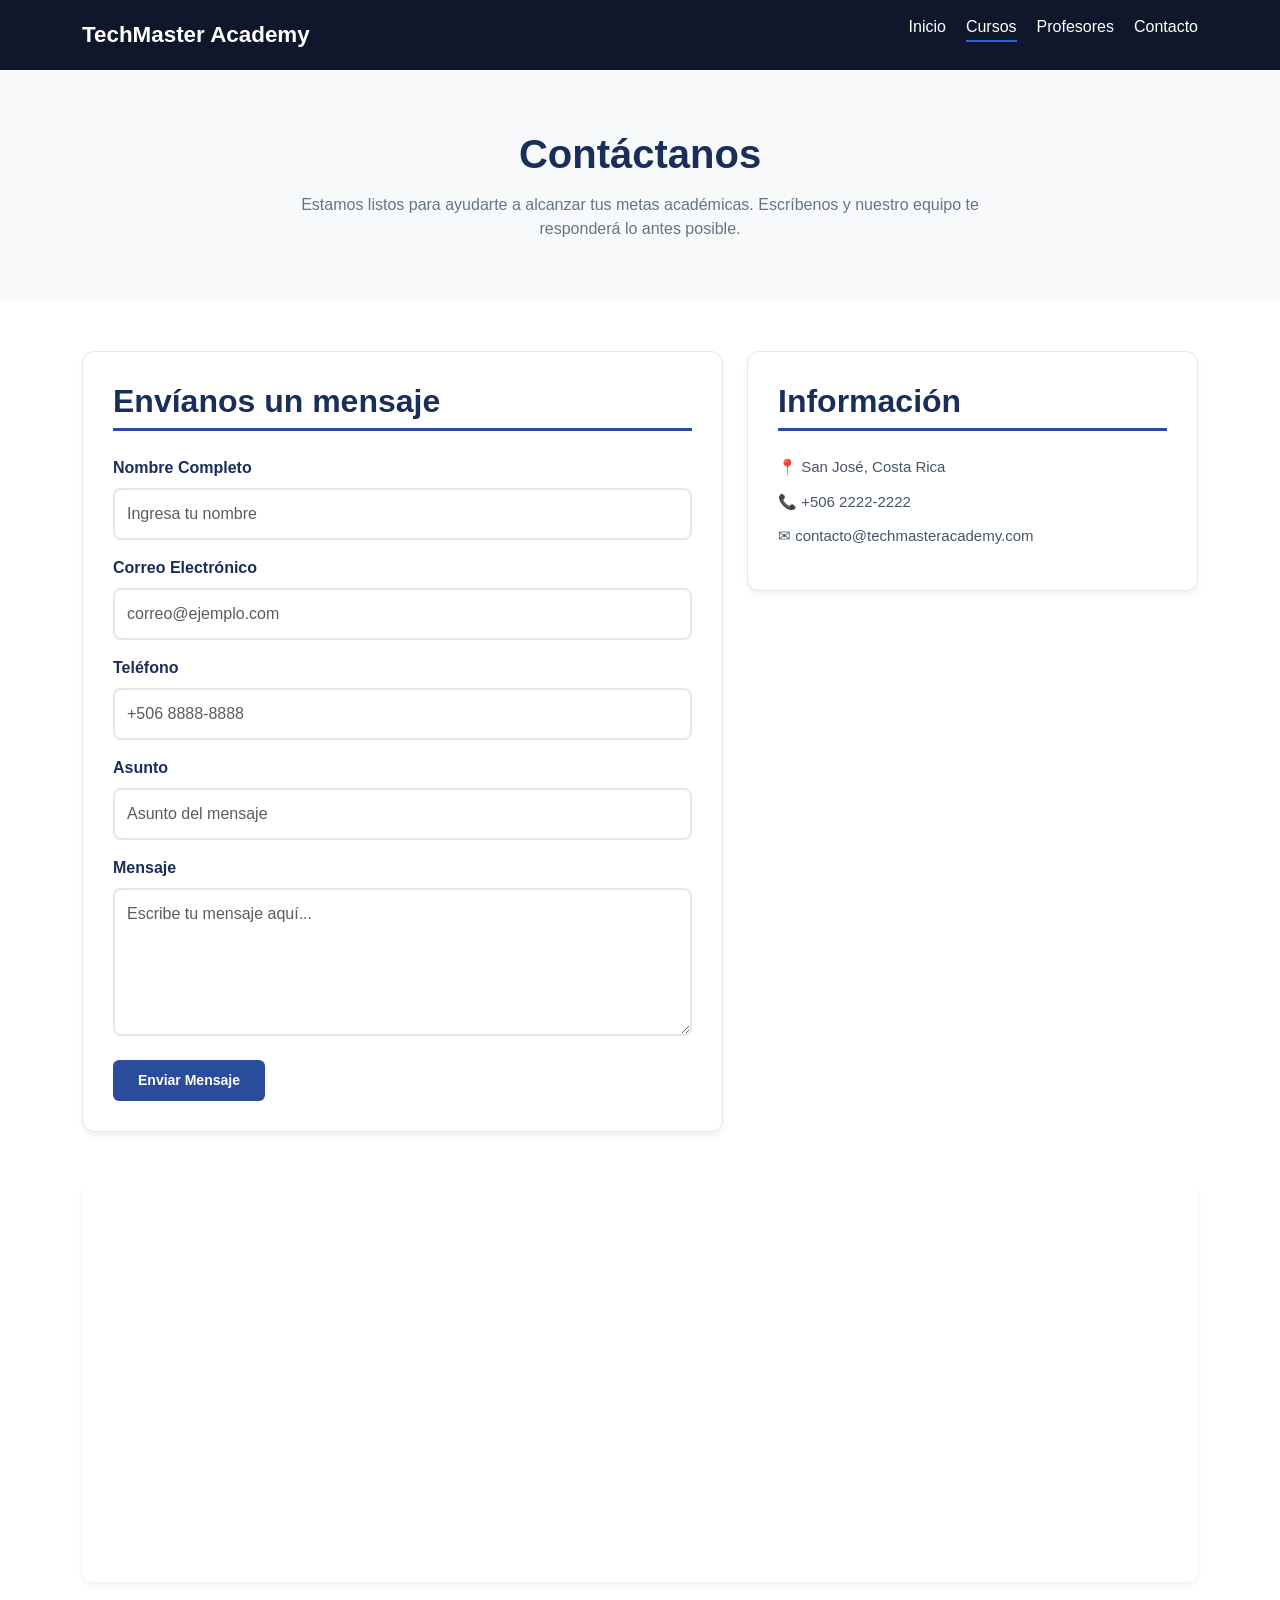
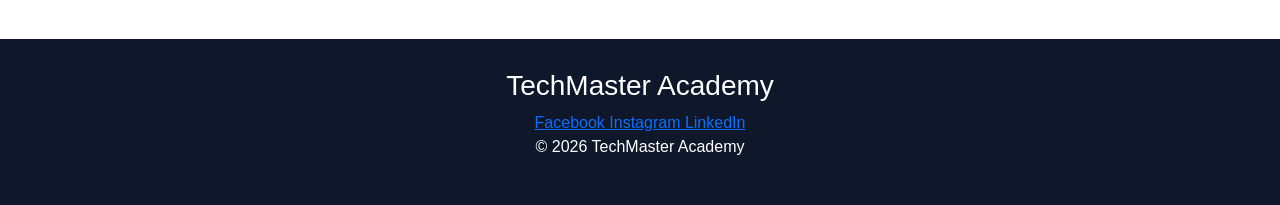
==== contacto.html @ 8c4b9481 "ROL 4 Contacto" ====
<!DOCTYPE html>
<html lang="es">

<head>
    <meta charset="UTF-8">
    <meta name="viewport" content="width=device-width, initial-scale=1.0">
    <title>Cursos - TechMaster Academy</title>
    <link href="https://cdn.jsdelivr.net/npm/bootstrap@5.3.3/dist/css/bootstrap.min.css" rel="stylesheet">
    <link rel="stylesheet" href="css/style.css">
    <link rel="stylesheet" href="css/contacto.css">
</head>

<body>

    <nav class="navbar">
        <div class="container">
            <div class="logo">
                TechMaster Academy
            </div>
            <ul class="menu">
                <li><a href="index.html">Inicio</a></li>
                <li><a href="cursos.html" class="activo">Cursos</a></li>
                <li><a href="profesores.html">Profesores</a></li>
                <li><a href="contacto.html">Contacto</a></li>
            </ul>
        </div>
    </nav>

    <!-- HEADER -->
    <section class="contacto-header">
        <div class="container">
            <h1>Contáctanos</h1>

            <p>
                Estamos listos para ayudarte a alcanzar tus metas académicas.
                Escríbenos y nuestro equipo te responderá lo antes posible.
            </p>
        </div>
    </section>

    <!-- CONTENIDO -->
    <section class="contacto-contenedor">
        <div class="container">

            <div class="row g-4">

                <!-- FORMULARIO -->
                <div class="col-lg-7">

                    <div class="contacto-box">

                        <h2>Envíanos un mensaje</h2>

                        <form>

                            <div class="mb-3">
                                <label class="form-label">
                                    Nombre Completo
                                </label>

                                <input type="text" class="form-control" placeholder="Ingresa tu nombre">
                            </div>

                            <div class="mb-3">
                                <label class="form-label">
                                    Correo Electrónico
                                </label>

                                <input type="email" class="form-control" placeholder="correo@ejemplo.com">
                            </div>

                            <div class="mb-3">
                                <label class="form-label">
                                    Teléfono
                                </label>

                                <input type="tel" class="form-control" placeholder="+506 8888-8888">
                            </div>

                            <div class="mb-3">
                                <label class="form-label">
                                    Asunto
                                </label>

                                <input type="text" class="form-control" placeholder="Asunto del mensaje">
                            </div>

                            <div class="mb-4">
                                <label class="form-label">
                                    Mensaje
                                </label>

                                <textarea class="form-control" rows="5"
                                    placeholder="Escribe tu mensaje aquí..."></textarea>
                            </div>

                            <button type="submit" class="btn-contacto">
                                Enviar Mensaje
                            </button>

                        </form>

                    </div>
                </div>

                <!-- INFORMACIÓN -->
                <div class="col-lg-5">

                    <div class="contacto-box info-contacto">

                        <h2>Información</h2>

                        <p>
                            📍 San José, Costa Rica
                        </p>

                        <p>
                            📞 +506 2222-2222
                        </p>

                        <p>
                            ✉ contacto@techmasteracademy.com
                        </p>

                    </div>

                </div>

            </div>

            <!-- MAPA -->
            <div class="mapa-contacto">

                <iframe
                    src="https://www.google.com/maps/embed?pb=!1m18!1m12!1m3!1d62874.15022108449!2d-84.120037!3d9.935543!2m3!1f0!2f0!3f0!3m2!1i1024!2i768!4f13.1!3m3!1m2!1s0x8fa0e383b9d7d5b9%3A0x1c3b8e6b5f1a6f1e!2sSan%20Jos%C3%A9%2C%20Costa%20Rica!5e0!3m2!1ses!2scr!4v1716944210000!5m2!1ses!2scr"
                    allowfullscreen="" loading="lazy">
                </iframe>

            </div>

        </div>
    </section>

    <footer>
        <div class="footer-contenido">
            <h3>TechMaster Academy</h3>
            <!-- REDES -->
            <div class="redes-sociales"> <a href="#"> Facebook </a> <a href="#"> Instagram </a> <a href="#"> LinkedIn </a> 
            <p class="creditos"> © 2026 TechMaster Academy</p>
        </div>
    </footer>

</body>

</html>
---- css/style.css ----
/*
PALETA DE COLORES

Azul principal: #2563eb
Azul oscuro: #0f172a
Gris claro: #f3f4f6
Blanco: #ffffff
*/

* {
    margin: 0;
    padding: 0;
    box-sizing: border-box;
}

body {
    font-family: Arial, Helvetica, sans-serif;
    color: #1f2937;
}

.navbar {
    background-color: #0f172a;
    padding: 15px 0;
}

.navbar .container {
    display: flex;
    justify-content: space-between;
    align-items: center;
}

.logo {
    color: white;
    font-size: 1.4rem;
    font-weight: bold;
}

.menu {
    list-style: none;
    display: flex;
    gap: 20px;
}

.menu a {
    color: white;
    text-decoration: none;
}

.menu a.activo {
    border-bottom: 2px solid #2563eb;
    padding-bottom: 5px;
}

footer {
    background-color: #0f172a;
    color: white;
    text-align: center;
    padding: 30px 0;
}

@media (max-width: 768px) {

    .navbar .container {
        flex-direction: column;
        gap: 15px;
    }

    .menu {
        flex-wrap: wrap;
        justify-content: center;
    }
}
---- css/contacto.css ----
/* ==========================================
   ESTILOS DE LA PÁGINA DE CONTACTO (ROL 4)
   ========================================== */

/* Header principal */
.contacto-header {
    padding: 60px 0;
    background-color: #f8f9fa;
    text-align: center;
}

.contacto-header h1 {
    color: #1a2e5a;
    font-weight: bold;
    margin-bottom: 15px;
}

.contacto-header p {
    color: #64748b;
    max-width: 700px;
    margin: auto;
    font-size: 16px;
}

/* Contenedor general */
.contacto-contenedor {
    padding: 50px 0;
}

/* Caja estilo campus virtual */
.contacto-box {
    background-color: #ffffff;
    border: 1px solid #e2e8f0;
    border-radius: 12px;
    overflow: hidden;
    box-shadow: 0 4px 6px rgba(0, 0, 0, 0.05);

    padding: 30px;

    transition: transform 0.3s ease, box-shadow 0.3s ease;
}

/* Hover elegante */
.contacto-box:hover {
    transform: translateY(-5px);
    box-shadow: 0 8px 15px rgba(0, 0, 0, 0.1);
}

/* Títulos */
.contacto-box h2 {
    color: #1a2e5a;
    font-weight: bold;
    margin-bottom: 25px;

    border-bottom: 3px solid #2b4c9b;
    padding-bottom: 8px;
}

/* Inputs */
.form-control {
    border: 2px solid #e2e8f0;
    border-radius: 8px;
    padding: 12px;
    transition: border-color 0.3s;
}

.form-control:focus {
    border-color: #2b4c9b;
    box-shadow: none;
}

/* Labels */
.form-label {
    font-weight: 600;
    color: #1a2e5a;
}

/* Botón */
.btn-contacto {
    background-color: #2b4c9b;
    color: #ffffff;
    border: none;

    padding: 10px 25px;
    border-radius: 6px;

    font-size: 14px;
    font-weight: bold;

    transition: background-color 0.2s;
}

.btn-contacto:hover {
    background-color: #1a2e5a;
}

/* Información de contacto */
.info-contacto p {
    color: #475569;
    margin-bottom: 12px;
    font-size: 15px;
}

/* Mapa */
.mapa-contacto {
    margin-top: 50px;
}

.mapa-contacto iframe {
    width: 100%;
    height: 400px;
    border: 0;
    border-radius: 12px;

    box-shadow: 0 4px 6px rgba(0, 0, 0, 0.05);
}

/* Responsive */
@media (max-width: 768px) {

    .contacto-header {
        padding: 40px 20px;
    }

    .contacto-box {
        padding: 20px;
    }

}
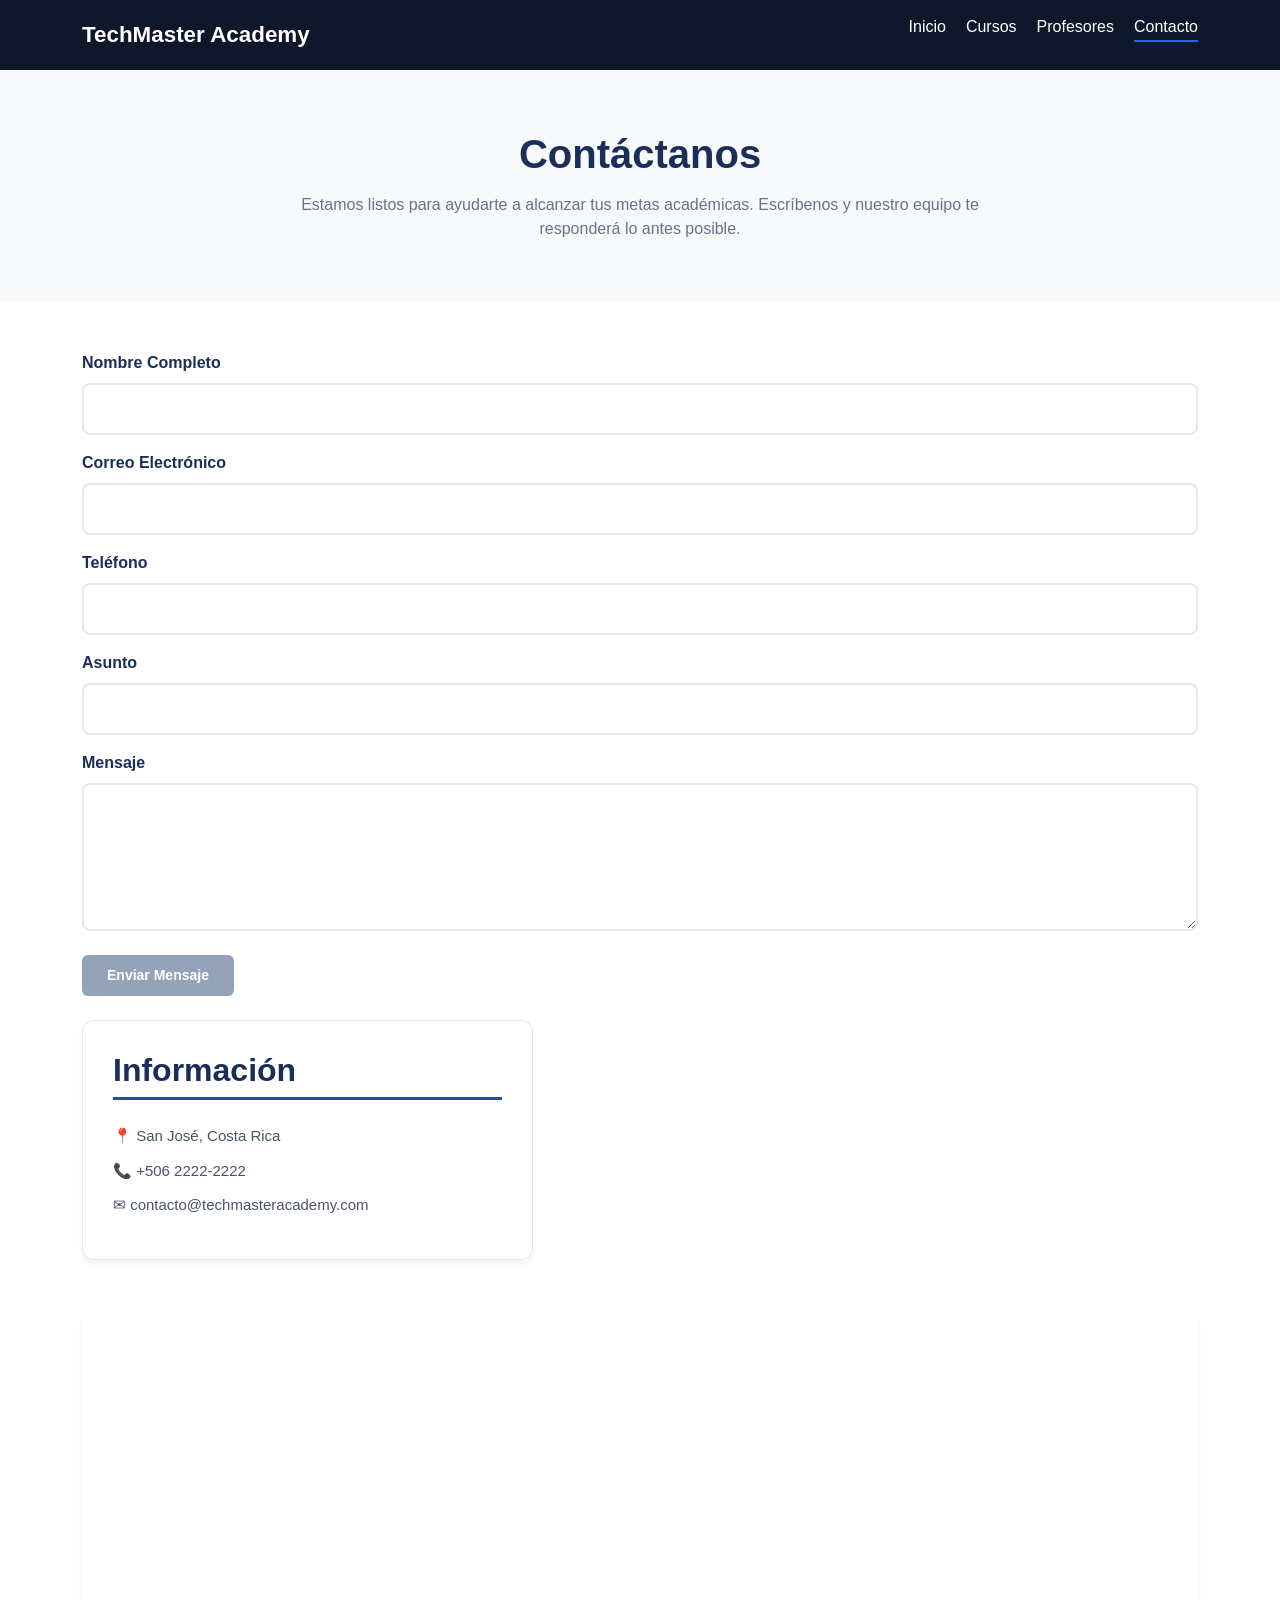
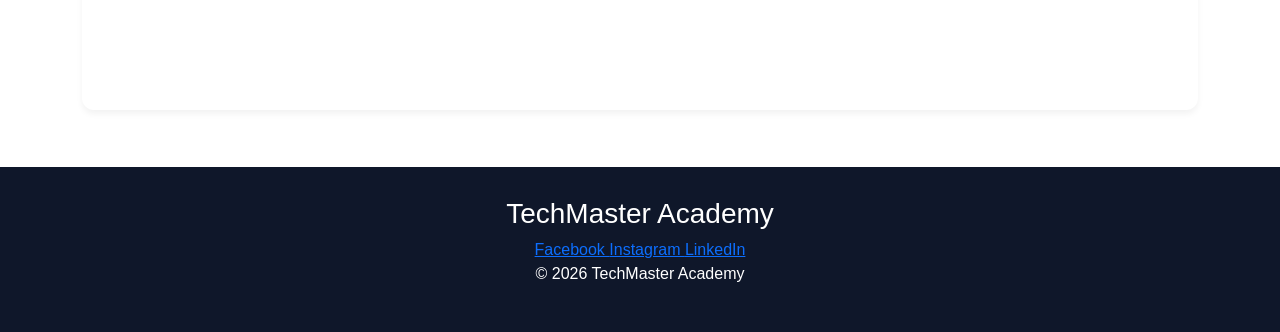
==== commit dc470a5a: "Contacto + Contacto JS Validaciones en tiempo real con JavaScript. - Mensajes de error por campo y m" ====
--- a/contacto.html
+++ b/contacto.html
@@ -19,9 +19,9 @@
             </div>
             <ul class="menu">
                 <li><a href="index.html">Inicio</a></li>
-                <li><a href="cursos.html" class="activo">Cursos</a></li>
+                <li><a href="cursos.html">Cursos</a></li>
                 <li><a href="profesores.html">Profesores</a></li>
-                <li><a href="contacto.html">Contacto</a></li>
+                <li><a href="contacto.html" class="activo">Contacto</a></li>
             </ul>
         </div>
     </nav>
@@ -45,63 +45,45 @@
             <div class="row g-4">
 
                 <!-- FORMULARIO -->
-                <div class="col-lg-7">
+                <form id="formContacto">
 
-                    <div class="contacto-box">
+                    <div class="mb-3">
+                        <label class="form-label">Nombre Completo</label>
+                        <input type="text" id="nombre" class="form-control">
+                        <small id="errorNombre" class="mensaje-error"></small>
+                    </div>
 
-                        <h2>Envíanos un mensaje</h2>
+                    <div class="mb-3">
+                        <label class="form-label">Correo Electrónico</label>
+                        <input type="email" id="correo" class="form-control">
+                        <small id="errorCorreo" class="mensaje-error"></small>
+                    </div>
 
-                        <form>
+                    <div class="mb-3">
+                        <label class="form-label">Teléfono</label>
+                        <input type="tel" id="telefono" class="form-control">
+                        <small id="errorTelefono" class="mensaje-error"></small>
+                    </div>
 
-                            <div class="mb-3">
-                                <label class="form-label">
-                                    Nombre Completo
-                                </label>
+                    <div class="mb-3">
+                        <label class="form-label">Asunto</label>
+                        <input type="text" id="asunto" class="form-control">
+                        <small id="errorAsunto" class="mensaje-error"></small>
+                    </div>
 
-                                <input type="text" class="form-control" placeholder="Ingresa tu nombre">
-                            </div>
+                    <div class="mb-4">
+                        <label class="form-label">Mensaje</label>
+                        <textarea id="mensaje" class="form-control" rows="5"></textarea>
+                        <small id="errorMensaje" class="mensaje-error"></small>
+                    </div>
 
-                            <div class="mb-3">
-                                <label class="form-label">
-                                    Correo Electrónico
-                                </label>
+                    <button type="submit" id="btnEnviar" class="btn-contacto" disabled>
+                        Enviar Mensaje
+                    </button>
 
-                                <input type="email" class="form-control" placeholder="correo@ejemplo.com">
-                            </div>
+                </form>
 
-                            <div class="mb-3">
-                                <label class="form-label">
-                                    Teléfono
-                                </label>
-
-                                <input type="tel" class="form-control" placeholder="+506 8888-8888">
-                            </div>
-
-                            <div class="mb-3">
-                                <label class="form-label">
-                                    Asunto
-                                </label>
-
-                                <input type="text" class="form-control" placeholder="Asunto del mensaje">
-                            </div>
-
-                            <div class="mb-4">
-                                <label class="form-label">
-                                    Mensaje
-                                </label>
-
-                                <textarea class="form-control" rows="5"
-                                    placeholder="Escribe tu mensaje aquí..."></textarea>
-                            </div>
-
-                            <button type="submit" class="btn-contacto">
-                                Enviar Mensaje
-                            </button>
-
-                        </form>
-
-                    </div>
-                </div>
+                <div id="mensajeExito" class="mensaje-exito"></div>
 
                 <!-- INFORMACIÓN -->
                 <div class="col-lg-5">
@@ -145,11 +127,12 @@
         <div class="footer-contenido">
             <h3>TechMaster Academy</h3>
             <!-- REDES -->
-            <div class="redes-sociales"> <a href="#"> Facebook </a> <a href="#"> Instagram </a> <a href="#"> LinkedIn </a> 
-            <p class="creditos"> © 2026 TechMaster Academy</p>
-        </div>
+            <div class="redes-sociales"> <a href="#"> Facebook </a> <a href="#"> Instagram </a> <a href="#"> LinkedIn
+                </a>
+                <p class="creditos"> © 2026 TechMaster Academy</p>
+            </div>
     </footer>
-
+<script src="js/contacto.js"></script>
 </body>
 
 </html>
--- a/css/contacto.css
+++ b/css/contacto.css
@@ -126,4 +126,49 @@
         padding: 20px;
     }
 
+}
+
+/* Mensaje de error */
+
+.mensaje-error {
+    display: block;
+    margin-top: 5px;
+    color: #dc2626;
+    font-size: 13px;
+    font-weight: 500;
+}
+
+/* Input valido */
+
+.campo-valido {
+    border-color: #16a34a !important;
+}
+
+/* Input invalido */
+
+.campo-invalido {
+    border-color: #dc2626 !important;
+}
+
+/* Mensaje de exito */
+
+.mensaje-exito {
+    margin-top: 20px;
+    padding: 15px;
+
+    background-color: #dcfce7;
+    color: #166534;
+
+    border: 1px solid #86efac;
+    border-radius: 8px;
+
+    font-weight: 600;
+    display: none;
+}
+
+/* Boton deshabilitado */
+
+.btn-contacto:disabled {
+    background-color: #94a3b8;
+    cursor: not-allowed;
 }
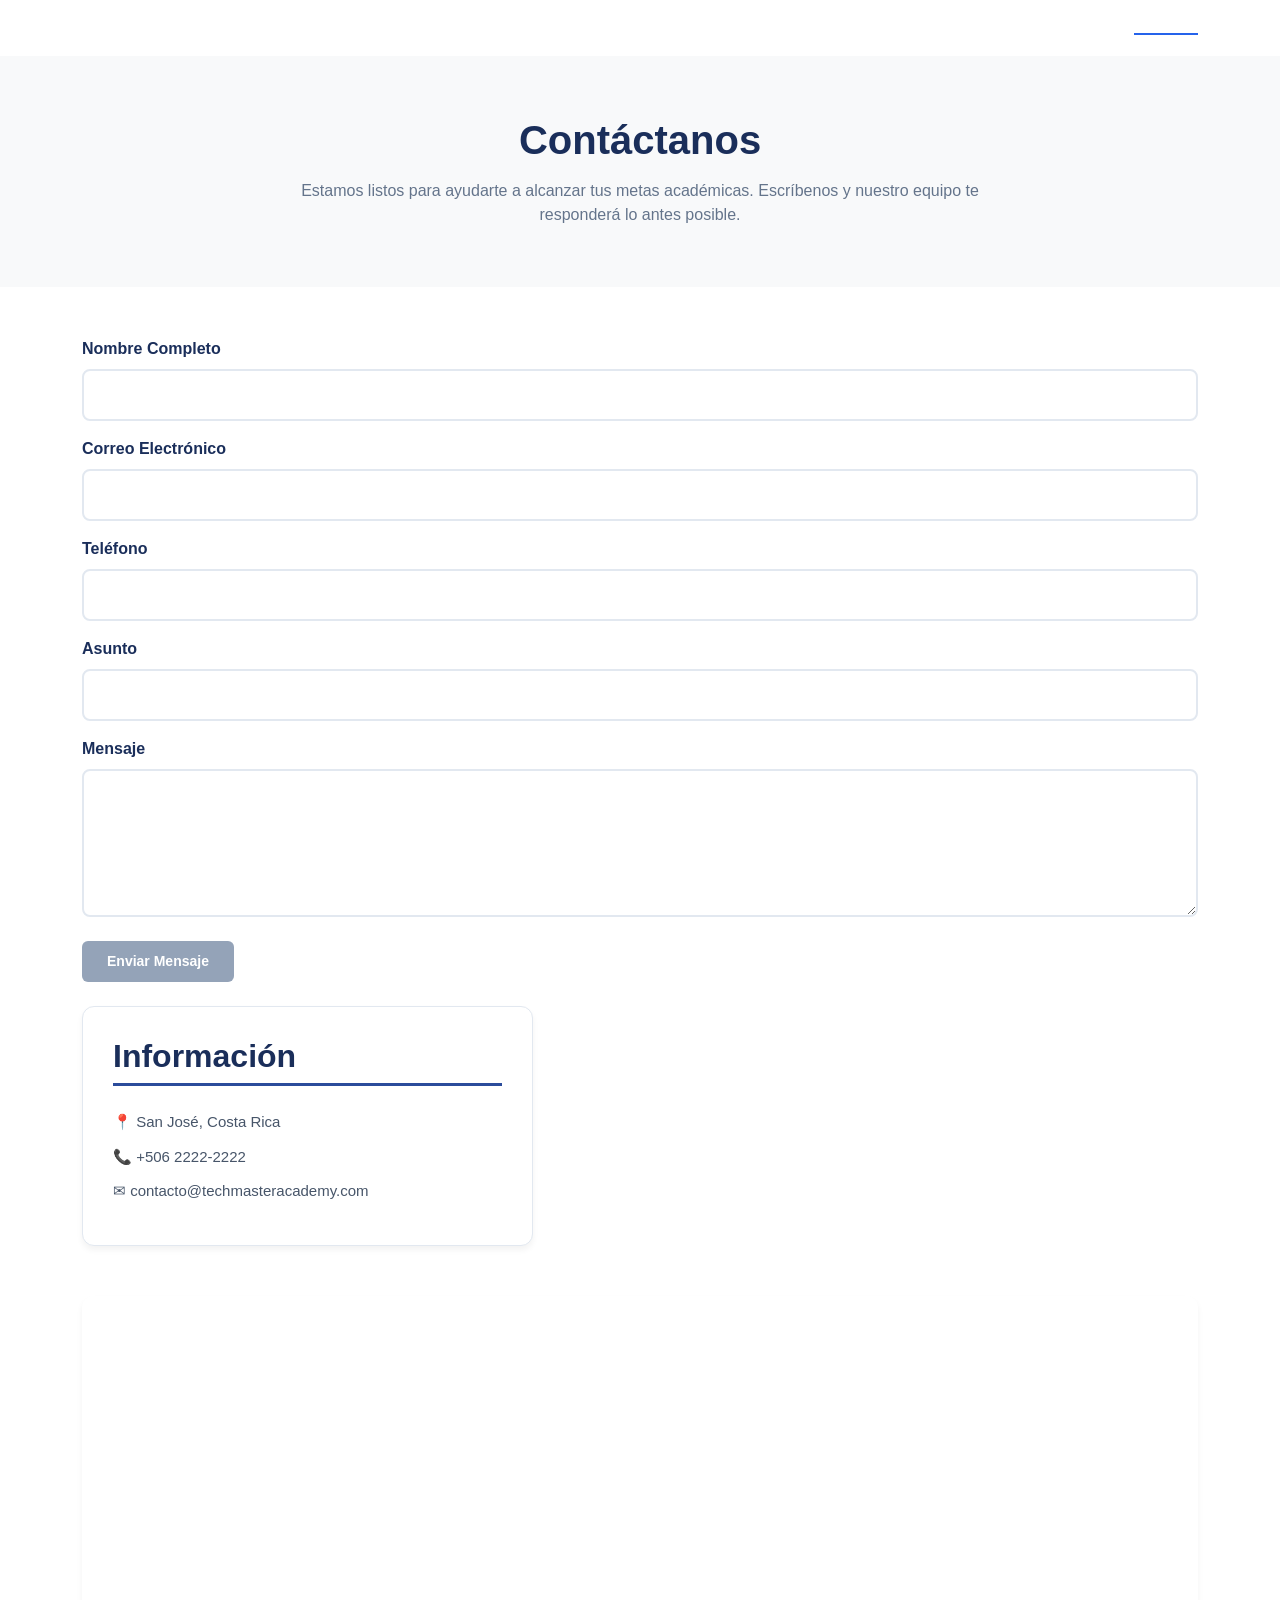
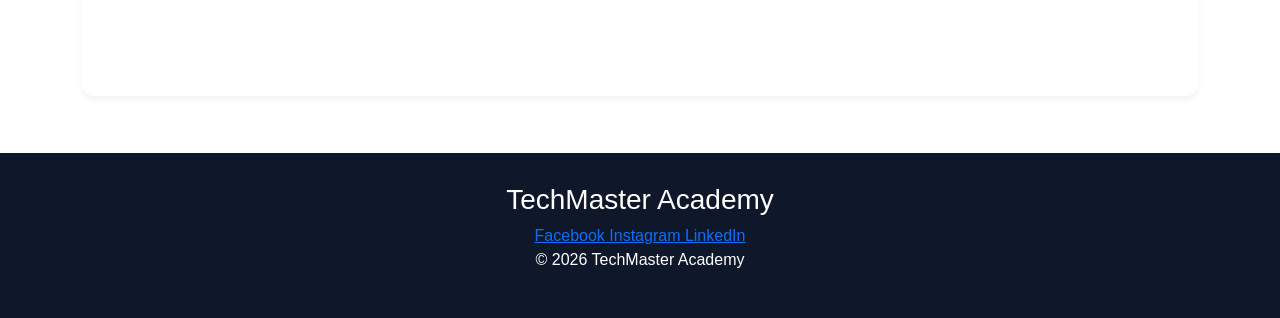
==== commit 47b59fc8: "Commit JosimarMiranda implementar estructura MVC y conexión con base de datos Transición de sitio es" ====
--- a/contacto.html
+++ b/contacto.html
@@ -8,6 +8,7 @@
     <link href="https://cdn.jsdelivr.net/npm/bootstrap@5.3.3/dist/css/bootstrap.min.css" rel="stylesheet">
     <link rel="stylesheet" href="css/style.css">
     <link rel="stylesheet" href="css/contacto.css">
+    <link rel="stylesheet" href="css/cursos.css">
 </head>
 
 <body>
--- a/css/style.css
+++ b/css/style.css
@@ -8,8 +8,8 @@
 */
 
 * {
-    margin: 0;
-    padding: 0;
+    /*margin: 0;
+    padding: 0;*/
     box-sizing: border-box;
 }
 
@@ -18,7 +18,12 @@
     color: #1f2937;
 }
 
-.navbar {
+/*.navbar {
+/*background-color: #0f172a;
+    padding: 15px 0;
+}
+*/
+.navbar-custom {
     background-color: #0f172a;
     padding: 15px 0;
 }
--- a/css/cursos.css
+++ b/css/cursos.css
@@ -0,0 +1,132 @@
+/* ==========================================
+   ESTILOS DE LA PÁGINA DE CATÁLOGO (ROL 2)
+   ========================================== */
+
+/* Buscador */
+.cursos-header {
+    padding: 50px 0;
+    background-color: #f8f9fa;
+}
+
+.buscador-contenedor input {
+    width: 100%;
+    max-width: 500px;
+    padding: 12px 20px;
+    margin-top: 20px;
+    border: 2px solid #e2e8f0;
+    border-radius: 8px;
+    font-size: 16px;
+    outline: none;
+    transition: border-color 0.3s;
+}
+
+.buscador-contenedor input:focus {
+    border-color: #2b4c9b; /* Azul de enfoque */
+}
+
+.categoria-titulo {
+    color: #1a2e5a;
+    font-weight: bold;
+    margin-top: 40px;
+    margin-bottom: 25px;
+    border-bottom: 3px solid #2b4c9b;
+    padding-bottom: 8px;
+}
+
+/* LA CAJA / VIÑETA DEL CURSO (Estilo Campus Virtual) */
+.tarjeta-curso {
+    background-color: #ffffff;
+    border: 1px solid #e2e8f0;
+    border-radius: 12px;
+    overflow: hidden;
+    box-shadow: 0 4px 6px rgba(0, 0, 0, 0.05);
+    height: 100%;
+    display: flex;
+    flex-direction: column;
+    transition: transform 0.3s ease, box-shadow 0.3s ease;
+}
+
+/* Efecto hover sutil al pasar el mouse */
+.tarjeta-curso:hover {
+    transform: translateY(-5px);
+    box-shadow: 0 8px 15px rgba(0, 0, 0, 0.1);
+}
+
+.tarjeta-imagen {
+    position: relative;
+    width: 100%;
+    height: 180px;
+    overflow: hidden;
+}
+
+.tarjeta-imagen img {
+    width: 100%;
+    height: 100%;
+    object-fit: cover;
+}
+
+/* Etiqueta de la viñeta (Equivalente al bloque amarillo de la foto) */
+.tarjeta-tag {
+    position: absolute;
+    bottom: 0;
+    left: 0;
+    background-color: #1a2e5a; /* Azul oscuro elegante */
+    color: #ffffff;
+    padding: 6px 14px;
+    font-size: 13px;
+    font-weight: bold;
+    border-top-right-radius: 6px;
+    text-transform: uppercase;
+}
+
+/* Contenido de la viñeta */
+.tarjeta-cuerpo {
+    padding: 20px;
+    display: flex;
+    flex-direction: column;
+    flex-grow: 1;
+}
+
+.tarjeta-cuerpo h3 {
+    font-size: 18px;
+    color: #1a2e5a; /* Título en azul oscuro */
+    font-weight: bold;
+    margin-bottom: 10px;
+    line-height: 1.4;
+}
+
+.tarjeta-cuerpo .descripcion {
+    font-size: 14px;
+    color: #64748b;
+    flex-grow: 1; /* Empuja los detalles hacia abajo para que queden alineados */
+    margin-bottom: 15px;
+}
+
+.tarjeta-detalles {
+    border-top: 1px dashed #e2e8f0;
+    padding-top: 10px;
+    margin-bottom: 15px;
+    font-size: 13px;
+    color: #475569;
+}
+
+.tarjeta-detalles p {
+    margin: 3px 0;
+}
+
+/* Botón "Ver curso" (Inspirado en los botones de la imagen) */
+.btn-curso {
+    background-color: #2b4c9b; /* Azul corporativo intermedio */
+    color: #ffffff;
+    border: none;
+    padding: 8px 20px;
+    font-size: 14px;
+    font-weight: bold;
+    border-radius: 6px;
+    cursor: pointer;
+    transition: background-color 0.2s;
+}
+
+.btn-curso:hover {
+    background-color: #1a2e5a; /* Oscurece al pasar el mouse */
+}
